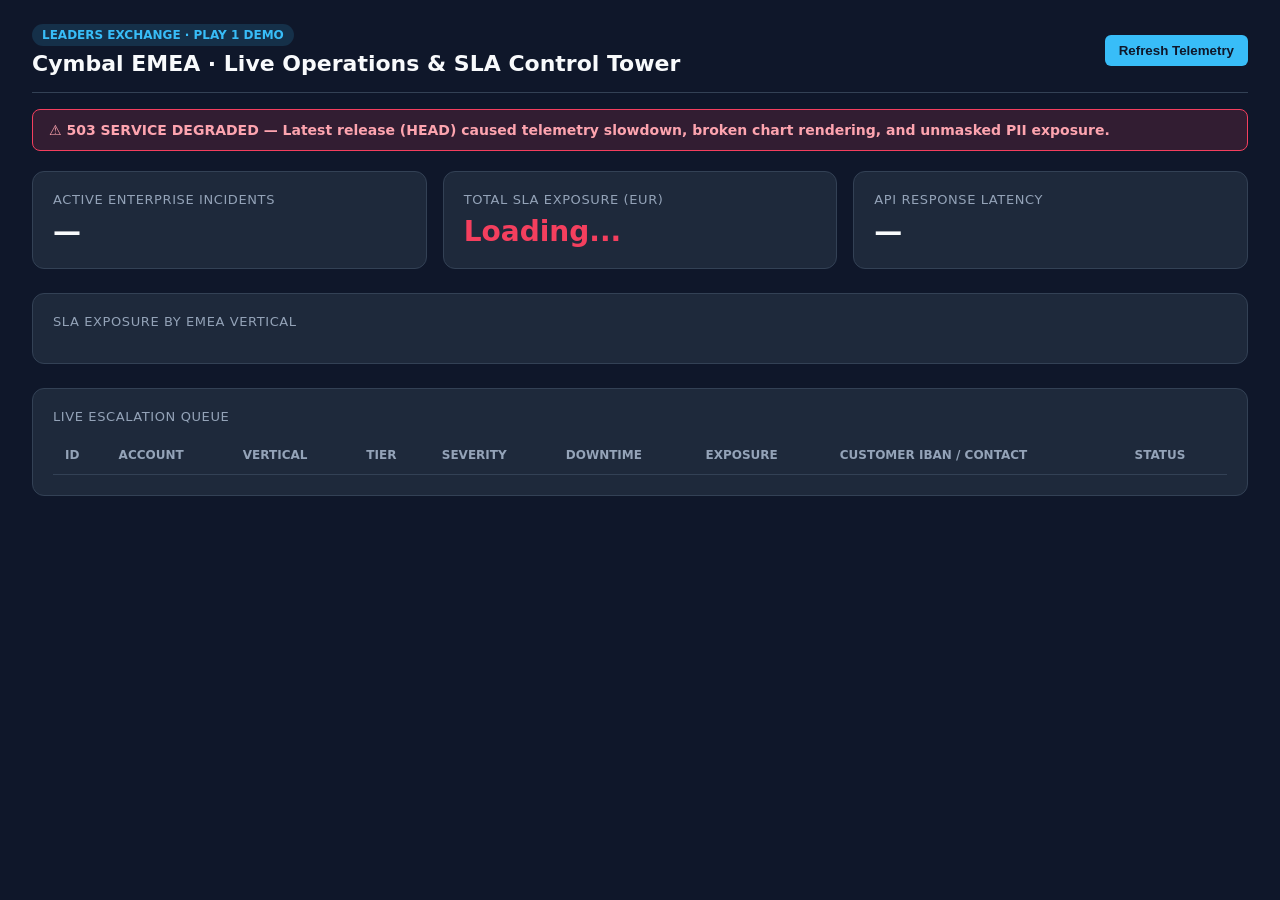
==== agy_workspace/cymbal-control-tower/static/index.html @ 72190fbc "feat(1-agy): add Track 1 Antigravity workspace, 6-Layer Digital Twin, utilities & README" ====
<!DOCTYPE html>
<html lang="en">
<head>
  <meta charset="UTF-8">
  <meta name="viewport" content="width=device-width, initial-scale=1.0">
  <title>Cymbal EMEA · Executive SLA Control Tower</title>
  <style>
    :root {
      --bg: #0f172a;
      --card: #1e293b;
      --border: #334155;
      --text: #f8fafc;
      --muted: #94a3b8;
      --accent: #38bdf8;
      --danger: #f43f5e;
      --success: #10b981;
      --warn: #f59e0b;
    }
    * { box-sizing: border-box; }
    body {
      margin: 0;
      font-family: 'Google Sans', Inter, system-ui, sans-serif;
      background: var(--bg);
      color: var(--text);
      padding: 24px 32px;
    }
    header {
      display: flex;
      justify-content: space-between;
      align-items: center;
      border-bottom: 1px solid var(--border);
      padding-bottom: 16px;
      margin-bottom: 16px;
    }
    .status-banner {
      padding: 12px 16px;
      border-radius: 8px;
      font-weight: 600;
      font-size: 14px;
      margin-bottom: 20px;
      border: 1px solid var(--border);
    }
    .status-degraded {
      background: rgba(244, 63, 94, 0.15);
      border-color: var(--danger);
      color: #fda4af;
    }
    .status-healthy {
      background: rgba(16, 185, 129, 0.15);
      border-color: var(--success);
      color: #6ee7b7;
    }
    .badge {
      background: rgba(56, 189, 248, 0.15);
      color: var(--accent);
      padding: 4px 10px;
      border-radius: 999px;
      font-size: 12px;
      font-weight: 600;
    }
    .kpi-grid {
      display: grid;
      grid-template-columns: repeat(3, 1fr);
      gap: 16px;
      margin-bottom: 24px;
    }
    .card {
      background: var(--card);
      border: 1px solid var(--border);
      border-radius: 12px;
      padding: 20px;
    }
    .kpi-label { font-size: 13px; color: var(--muted); text-transform: uppercase; letter-spacing: 0.6px; }
    .kpi-val { font-size: 28px; font-weight: 700; margin-top: 8px; }
    table {
      width: 100%;
      border-collapse: collapse;
      margin-top: 12px;
      font-size: 14px;
    }
    th, td {
      text-align: left;
      padding: 12px;
      border-bottom: 1px solid var(--border);
    }
    th { color: var(--muted); font-weight: 600; font-size: 12px; text-transform: uppercase; }
    .sev-P0_CRITICAL { color: var(--danger); font-weight: 700; }
    .sev-P1_HIGH { color: var(--warn); font-weight: 600; }
    .iban-col { font-family: monospace; color: #fca5a5; }
    .bar-row { display: flex; align-items: center; gap: 12px; margin: 10px 0; }
    .bar-track { flex: 1; background: #0f172a; height: 14px; border-radius: 7px; overflow: hidden; }
    .bar-fill { background: var(--accent); height: 100%; width: 0%; transition: width 0.4s ease; }
    button {
      background: var(--accent);
      color: #0f172a;
      border: none;
      padding: 8px 14px;
      border-radius: 6px;
      font-weight: 600;
      cursor: pointer;
    }
  </style>
</head>
<body>
  <header>
    <div>
      <span class="badge">LEADERS EXCHANGE · PLAY 1 DEMO</span>
      <h1 style="margin: 8px 0 0 0; font-size: 22px;">Cymbal EMEA · Live Operations &amp; SLA Control Tower</h1>
    </div>
    <button onclick="loadDashboard()">Refresh Telemetry</button>
  </header>

  <div id="service-status-banner" class="status-banner status-degraded">
    ⚠️ 503 SERVICE DEGRADED — Latest release (HEAD) caused telemetry slowdown, broken chart rendering, and unmasked PII exposure.
  </div>

  <div class="kpi-grid">
    <div class="card">
      <div class="kpi-label">Active Enterprise Incidents</div>
      <div class="kpi-val" id="kpi-count">—</div>
    </div>
    <div class="card">
      <div class="kpi-label">Total SLA Exposure (EUR)</div>
      <div class="kpi-val" id="kpi-exposure" style="color: var(--danger);">Loading...</div>
    </div>
    <div class="card">
      <div class="kpi-label">API Response Latency</div>
      <div class="kpi-val" id="kpi-latency">—</div>
    </div>
  </div>

  <div class="card" style="margin-bottom: 24px;">
    <div class="kpi-label">SLA Exposure by EMEA Vertical</div>
    <div id="chart-container" style="margin-top: 14px;"></div>
  </div>

  <div class="card">
    <div class="kpi-label">Live Escalation Queue</div>
    <table>
      <thead>
        <tr>
          <th>ID</th>
          <th>Account</th>
          <th>Vertical</th>
          <th>Tier</th>
          <th>Severity</th>
          <th>Downtime</th>
          <th>Exposure</th>
          <th>Customer IBAN / Contact</th>
          <th>Status</th>
        </tr>
      </thead>
      <tbody id="incident-tbody"></tbody>
    </table>
  </div>

  <script src="/static/dashboard.js"></script>
</body>
</html>
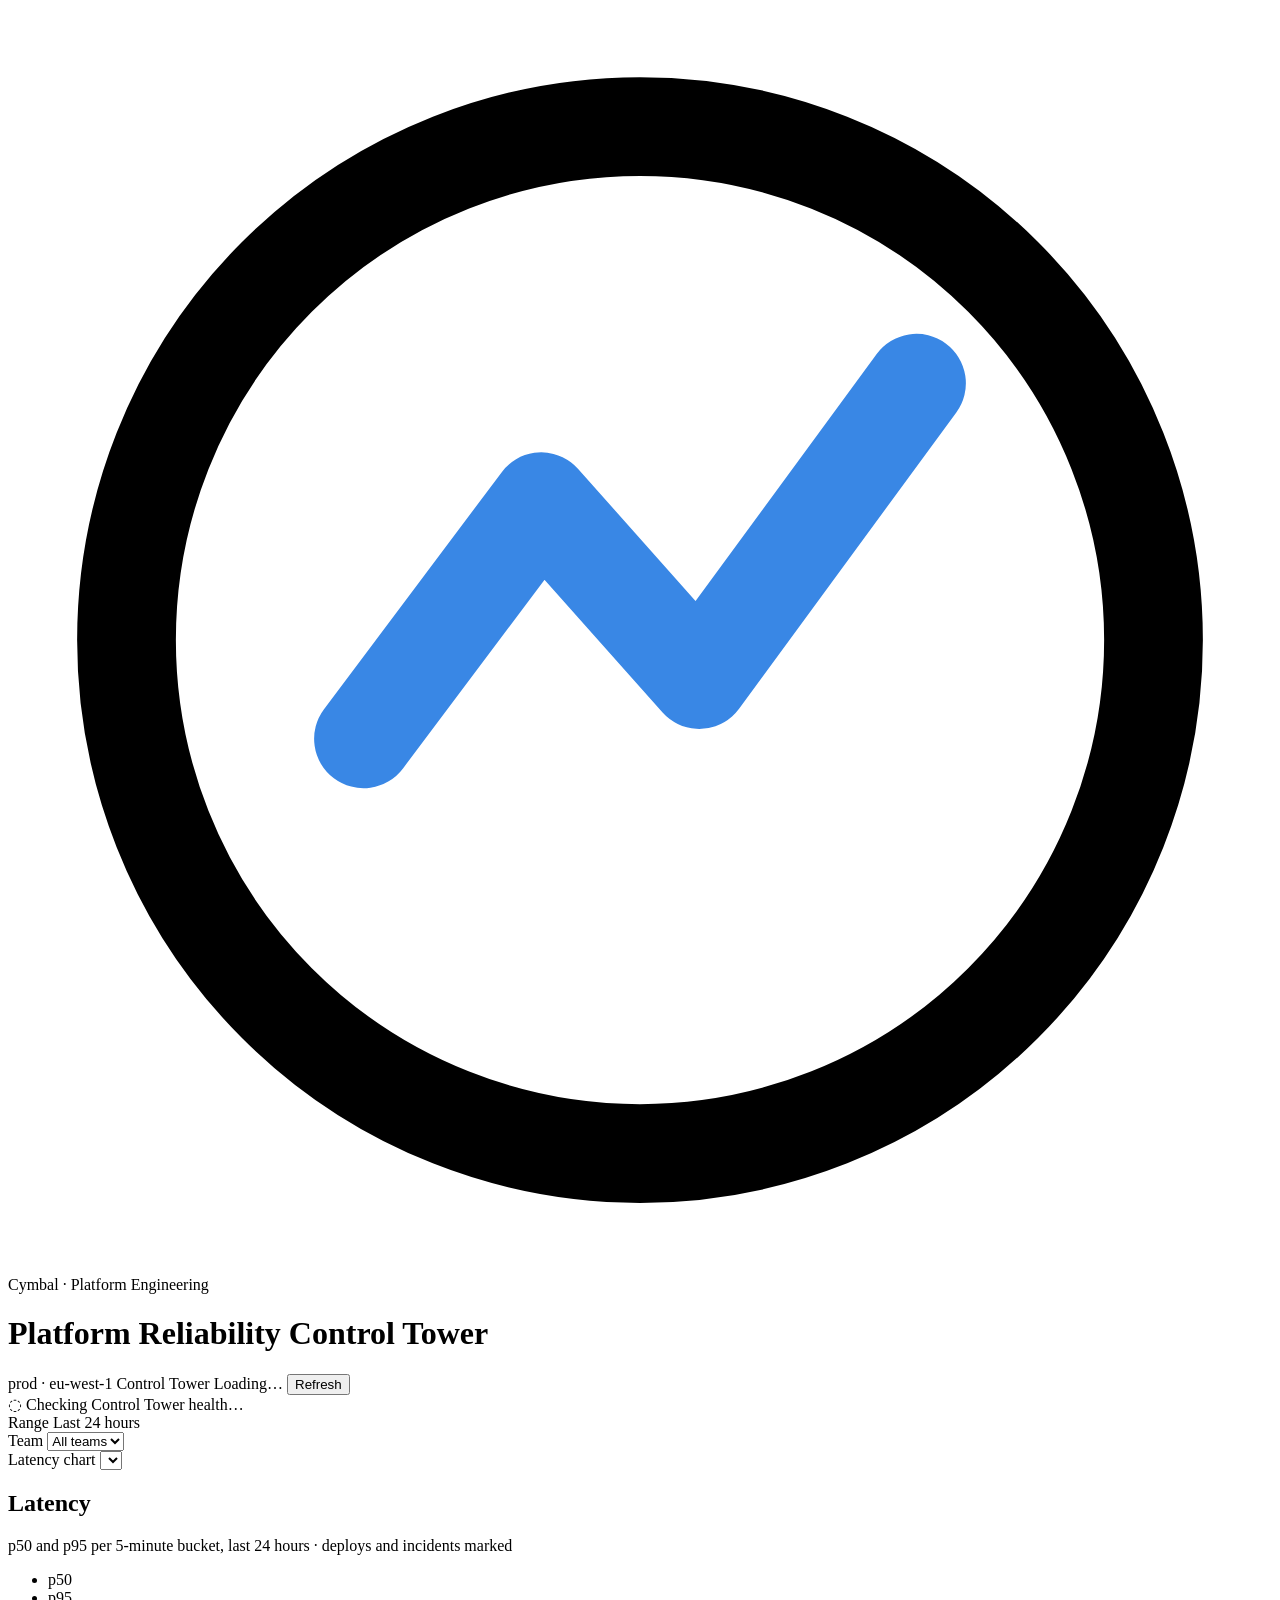
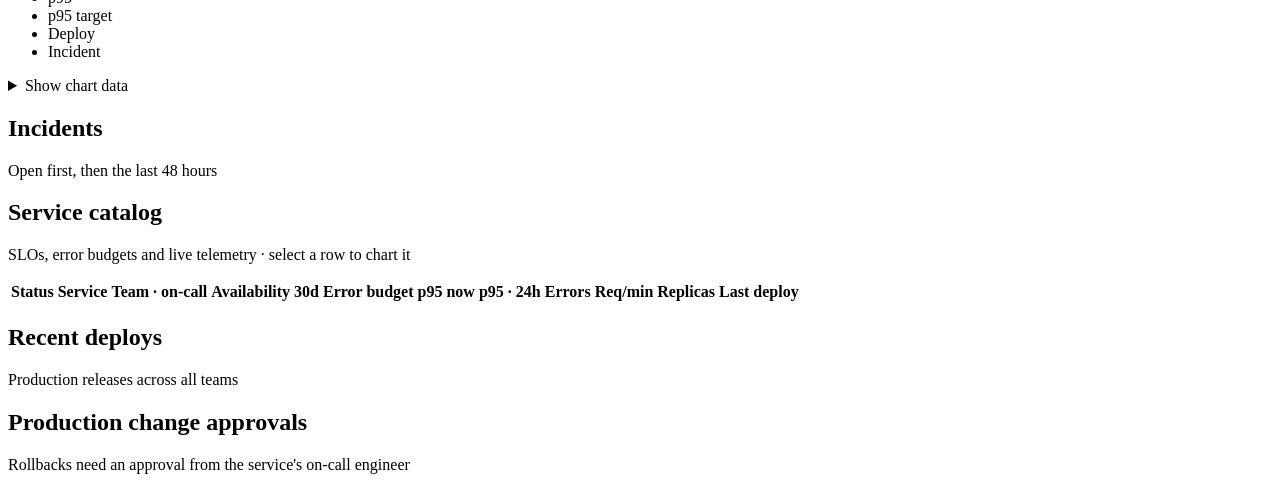
==== commit fe570dcd: "feat(1-agy): update Play 1 Control Tower, Play 2 Company Twin & eval-kit, and AGY skills" ====
--- a/agy_workspace/cymbal-control-tower/static/index.html
+++ b/agy_workspace/cymbal-control-tower/static/index.html
@@ -3,157 +3,138 @@
 <head>
   <meta charset="UTF-8">
   <meta name="viewport" content="width=device-width, initial-scale=1.0">
-  <title>Cymbal EMEA · Executive SLA Control Tower</title>
-  <style>
-    :root {
-      --bg: #0f172a;
-      --card: #1e293b;
-      --border: #334155;
-      --text: #f8fafc;
-      --muted: #94a3b8;
-      --accent: #38bdf8;
-      --danger: #f43f5e;
-      --success: #10b981;
-      --warn: #f59e0b;
-    }
-    * { box-sizing: border-box; }
-    body {
-      margin: 0;
-      font-family: 'Google Sans', Inter, system-ui, sans-serif;
-      background: var(--bg);
-      color: var(--text);
-      padding: 24px 32px;
-    }
-    header {
-      display: flex;
-      justify-content: space-between;
-      align-items: center;
-      border-bottom: 1px solid var(--border);
-      padding-bottom: 16px;
-      margin-bottom: 16px;
-    }
-    .status-banner {
-      padding: 12px 16px;
-      border-radius: 8px;
-      font-weight: 600;
-      font-size: 14px;
-      margin-bottom: 20px;
-      border: 1px solid var(--border);
-    }
-    .status-degraded {
-      background: rgba(244, 63, 94, 0.15);
-      border-color: var(--danger);
-      color: #fda4af;
-    }
-    .status-healthy {
-      background: rgba(16, 185, 129, 0.15);
-      border-color: var(--success);
-      color: #6ee7b7;
-    }
-    .badge {
-      background: rgba(56, 189, 248, 0.15);
-      color: var(--accent);
-      padding: 4px 10px;
-      border-radius: 999px;
-      font-size: 12px;
-      font-weight: 600;
-    }
-    .kpi-grid {
-      display: grid;
-      grid-template-columns: repeat(3, 1fr);
-      gap: 16px;
-      margin-bottom: 24px;
-    }
-    .card {
-      background: var(--card);
-      border: 1px solid var(--border);
-      border-radius: 12px;
-      padding: 20px;
-    }
-    .kpi-label { font-size: 13px; color: var(--muted); text-transform: uppercase; letter-spacing: 0.6px; }
-    .kpi-val { font-size: 28px; font-weight: 700; margin-top: 8px; }
-    table {
-      width: 100%;
-      border-collapse: collapse;
-      margin-top: 12px;
-      font-size: 14px;
-    }
-    th, td {
-      text-align: left;
-      padding: 12px;
-      border-bottom: 1px solid var(--border);
-    }
-    th { color: var(--muted); font-weight: 600; font-size: 12px; text-transform: uppercase; }
-    .sev-P0_CRITICAL { color: var(--danger); font-weight: 700; }
-    .sev-P1_HIGH { color: var(--warn); font-weight: 600; }
-    .iban-col { font-family: monospace; color: #fca5a5; }
-    .bar-row { display: flex; align-items: center; gap: 12px; margin: 10px 0; }
-    .bar-track { flex: 1; background: #0f172a; height: 14px; border-radius: 7px; overflow: hidden; }
-    .bar-fill { background: var(--accent); height: 100%; width: 0%; transition: width 0.4s ease; }
-    button {
-      background: var(--accent);
-      color: #0f172a;
-      border: none;
-      padding: 8px 14px;
-      border-radius: 6px;
-      font-weight: 600;
-      cursor: pointer;
-    }
-  </style>
+  <title>Cymbal · Platform Reliability Control Tower</title>
+  <link rel="stylesheet" href="/static/styles.css">
 </head>
-<body>
-  <header>
-    <div>
-      <span class="badge">LEADERS EXCHANGE · PLAY 1 DEMO</span>
-      <h1 style="margin: 8px 0 0 0; font-size: 22px;">Cymbal EMEA · Live Operations &amp; SLA Control Tower</h1>
+<body class="viz-root">
+  <header class="topbar">
+    <div class="brand">
+      <svg class="logo" viewBox="0 0 32 32" aria-hidden="true">
+        <circle cx="16" cy="16" r="13" fill="none" stroke="currentColor" stroke-width="2.5"/>
+        <path d="M9 18.5l4.5-6 4 4.5 5.5-7.5" fill="none" stroke="#3987e5" stroke-width="2.5" stroke-linecap="round" stroke-linejoin="round"/>
+      </svg>
+      <div>
+        <div class="eyebrow">Cymbal · Platform Engineering</div>
+        <h1>Platform Reliability Control Tower</h1>
+      </div>
     </div>
-    <button onclick="loadDashboard()">Refresh Telemetry</button>
+    <div class="topbar-meta">
+      <span class="chip">prod · eu-west-1</span>
+      <span class="chip" id="ct-version">Control Tower</span>
+      <span class="muted" id="updated">Loading…</span>
+      <button class="btn" id="refresh" type="button">Refresh</button>
+    </div>
   </header>
 
-  <div id="service-status-banner" class="status-banner status-degraded">
-    ⚠️ 503 SERVICE DEGRADED — Latest release (HEAD) caused telemetry slowdown, broken chart rendering, and unmasked PII exposure.
-  </div>
+  <section id="status-banner" class="banner banner-pending" role="status" aria-live="polite">
+    <span class="banner-icon" aria-hidden="true">◌</span>
+    <span id="banner-text">Checking Control Tower health…</span>
+  </section>
 
-  <div class="kpi-grid">
-    <div class="card">
-      <div class="kpi-label">Active Enterprise Incidents</div>
-      <div class="kpi-val" id="kpi-count">—</div>
+  <div class="filters" role="group" aria-label="Filters">
+    <div class="filter">
+      <span class="filter-label">Range</span>
+      <span class="chip chip-static">Last 24 hours</span>
     </div>
-    <div class="card">
-      <div class="kpi-label">Total SLA Exposure (EUR)</div>
-      <div class="kpi-val" id="kpi-exposure" style="color: var(--danger);">Loading...</div>
+    <div class="filter">
+      <label class="filter-label" for="team-select">Team</label>
+      <select id="team-select"><option value="">All teams</option></select>
     </div>
-    <div class="card">
-      <div class="kpi-label">API Response Latency</div>
-      <div class="kpi-val" id="kpi-latency">—</div>
+    <div class="filter">
+      <label class="filter-label" for="service-select">Latency chart</label>
+      <select id="service-select"></select>
     </div>
   </div>
 
-  <div class="card" style="margin-bottom: 24px;">
-    <div class="kpi-label">SLA Exposure by EMEA Vertical</div>
-    <div id="chart-container" style="margin-top: 14px;"></div>
-  </div>
+  <main id="content">
+    <section class="kpis" id="kpis" aria-label="Fleet KPIs"></section>
 
-  <div class="card">
-    <div class="kpi-label">Live Escalation Queue</div>
-    <table>
-      <thead>
-        <tr>
-          <th>ID</th>
-          <th>Account</th>
-          <th>Vertical</th>
-          <th>Tier</th>
-          <th>Severity</th>
-          <th>Downtime</th>
-          <th>Exposure</th>
-          <th>Customer IBAN / Contact</th>
-          <th>Status</th>
-        </tr>
-      </thead>
-      <tbody id="incident-tbody"></tbody>
-    </table>
-  </div>
+    <section class="grid grid-chart">
+      <article class="card">
+        <div class="card-head">
+          <div>
+            <h2 id="chart-title">Latency</h2>
+            <p class="subtitle">p50 and p95 per 5-minute bucket, last 24 hours · deploys and incidents marked</p>
+          </div>
+          <ul class="legend" aria-label="Legend">
+            <li><span class="key key-line key-p50"></span>p50</li>
+            <li><span class="key key-line key-p95"></span>p95</li>
+            <li><span class="key key-target"></span>p95 target</li>
+            <li><span class="key key-deploy"></span>Deploy</li>
+            <li><span class="key key-incident"></span>Incident</li>
+          </ul>
+        </div>
+        <div class="chart" id="latency-chart"></div>
+        <details class="table-view">
+          <summary>Show chart data</summary>
+          <div class="table-scroll"><table id="chart-table"></table></div>
+        </details>
+      </article>
 
+      <article class="card">
+        <div class="card-head">
+          <div>
+            <h2>Incidents</h2>
+            <p class="subtitle" id="incident-subtitle">Open first, then the last 48 hours</p>
+          </div>
+        </div>
+        <ul class="feed" id="incident-list"></ul>
+      </article>
+    </section>
+
+    <article class="card">
+      <div class="card-head">
+        <div>
+          <h2>Service catalog</h2>
+          <p class="subtitle">SLOs, error budgets and live telemetry · select a row to chart it</p>
+        </div>
+      </div>
+      <div class="table-scroll">
+        <table class="services" id="service-table">
+          <thead>
+            <tr>
+              <th scope="col">Status</th>
+              <th scope="col">Service</th>
+              <th scope="col">Team · on-call</th>
+              <th scope="col" class="num">Availability 30d</th>
+              <th scope="col">Error budget</th>
+              <th scope="col" class="num">p95 now</th>
+              <th scope="col">p95 · 24h</th>
+              <th scope="col" class="num">Errors</th>
+              <th scope="col" class="num">Req/min</th>
+              <th scope="col" class="num">Replicas</th>
+              <th scope="col">Last deploy</th>
+            </tr>
+          </thead>
+          <tbody></tbody>
+        </table>
+      </div>
+    </article>
+
+    <section class="grid grid-even">
+      <article class="card">
+        <div class="card-head">
+          <div>
+            <h2>Recent deploys</h2>
+            <p class="subtitle">Production releases across all teams</p>
+          </div>
+        </div>
+        <ul class="feed" id="deploy-list"></ul>
+      </article>
+
+      <article class="card">
+        <div class="card-head">
+          <div>
+            <h2>Production change approvals</h2>
+            <p class="subtitle">Rollbacks need an approval from the service's on-call engineer</p>
+          </div>
+        </div>
+        <ul class="feed" id="approval-list"></ul>
+      </article>
+    </section>
+  </main>
+
+  <div class="tooltip" id="tooltip" role="tooltip" hidden></div>
   <script src="/static/dashboard.js"></script>
 </body>
 </html>
